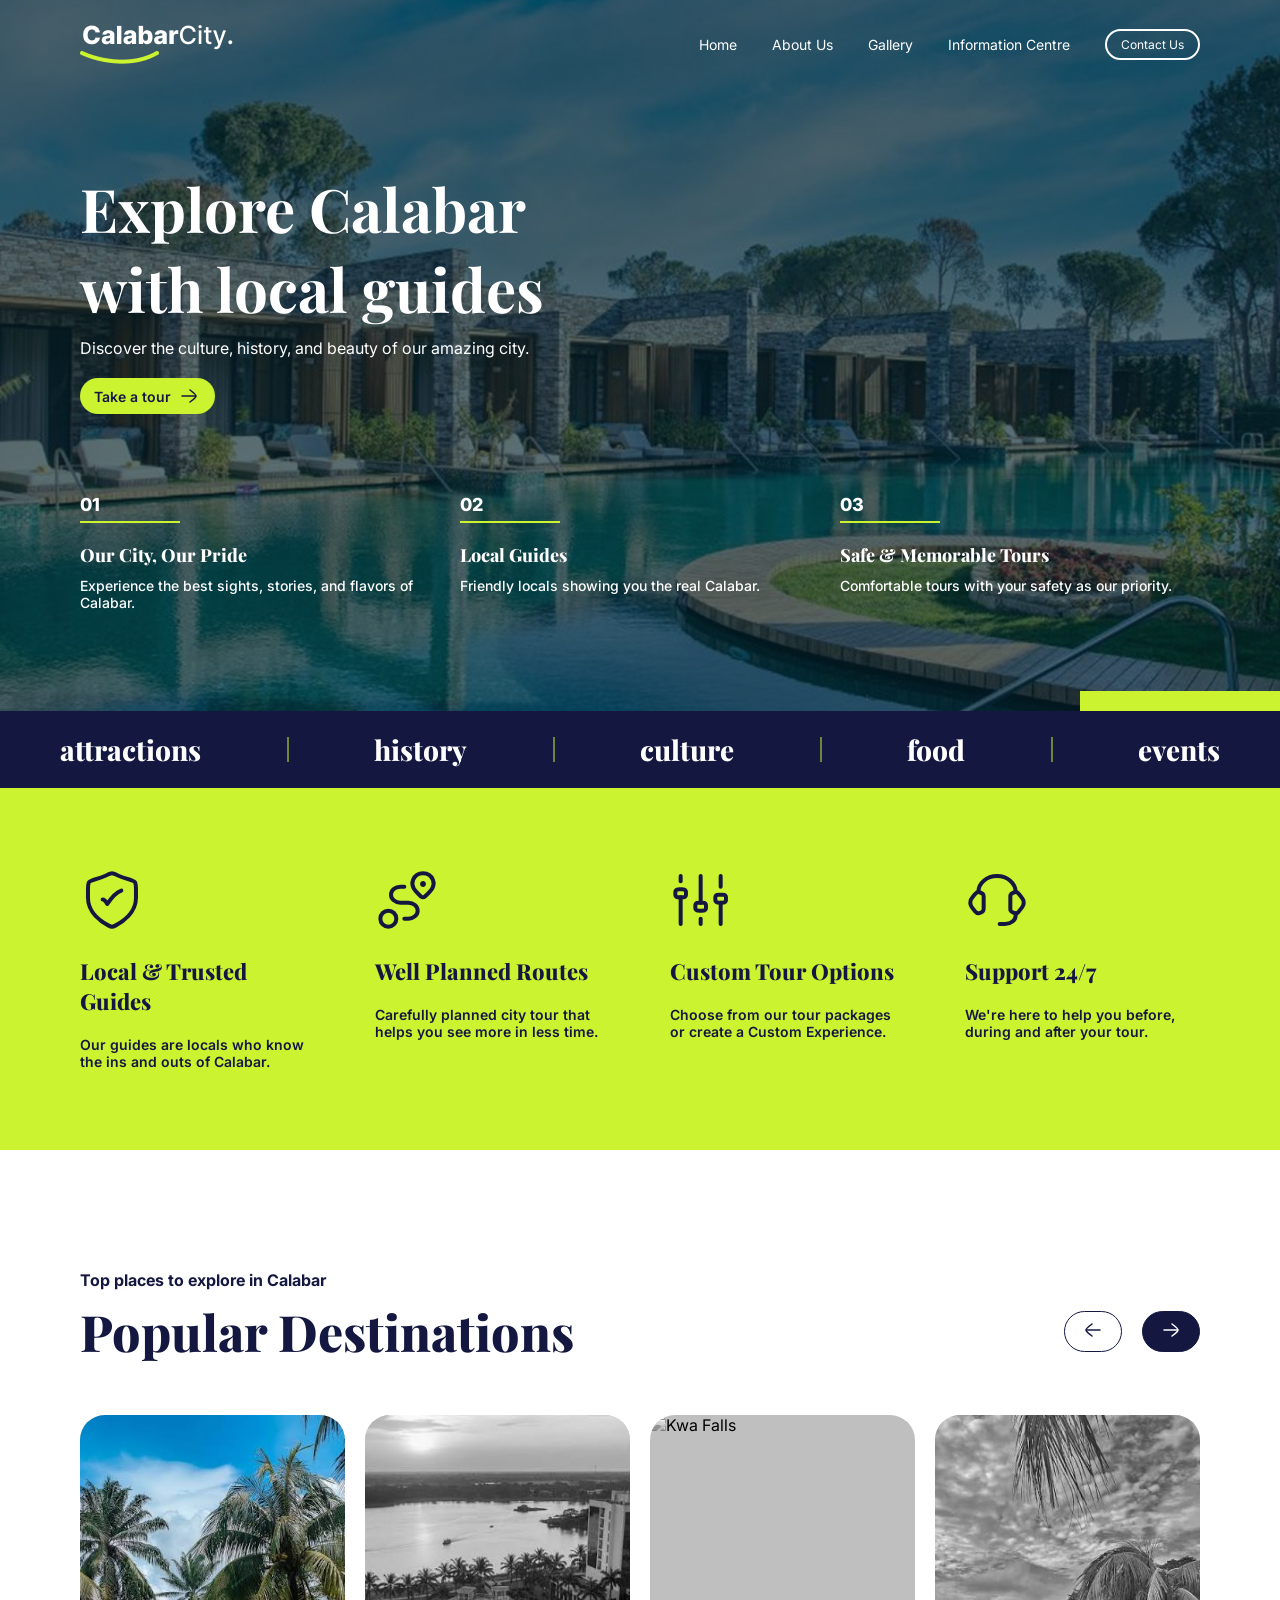
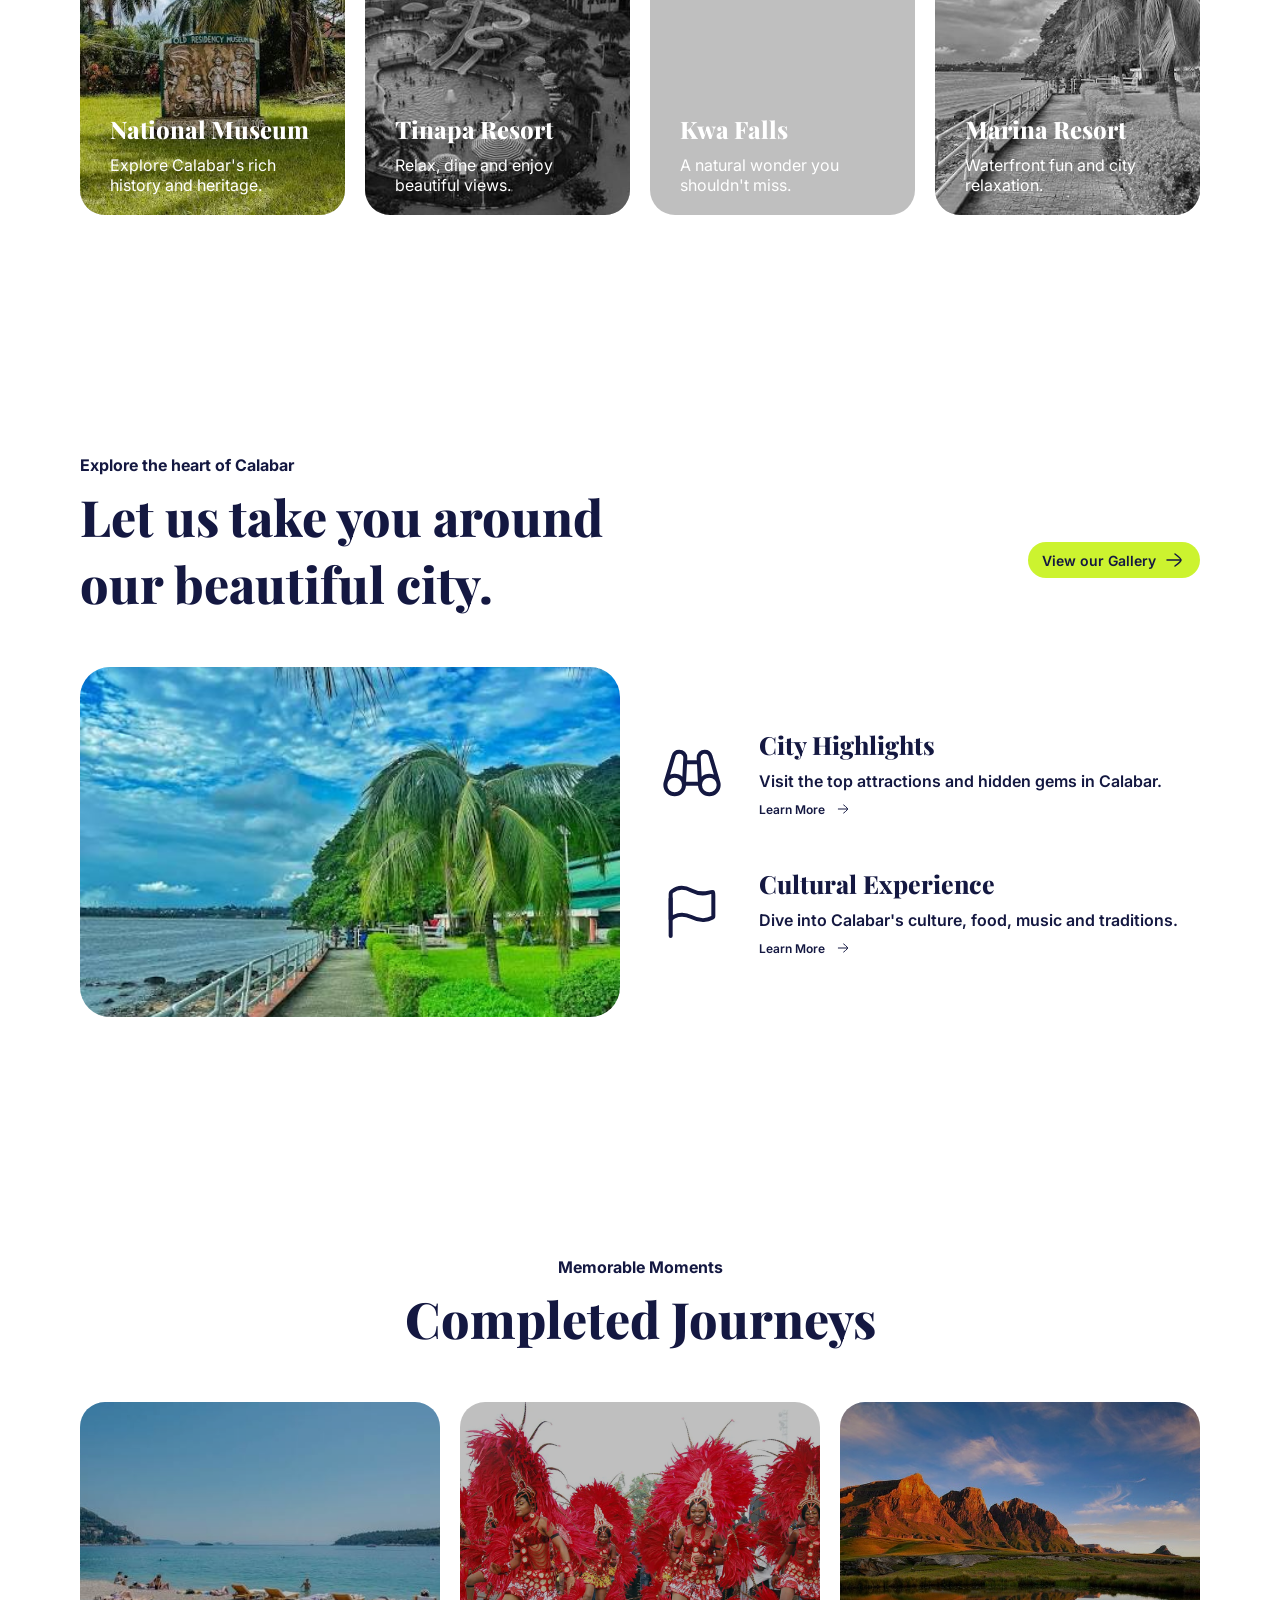
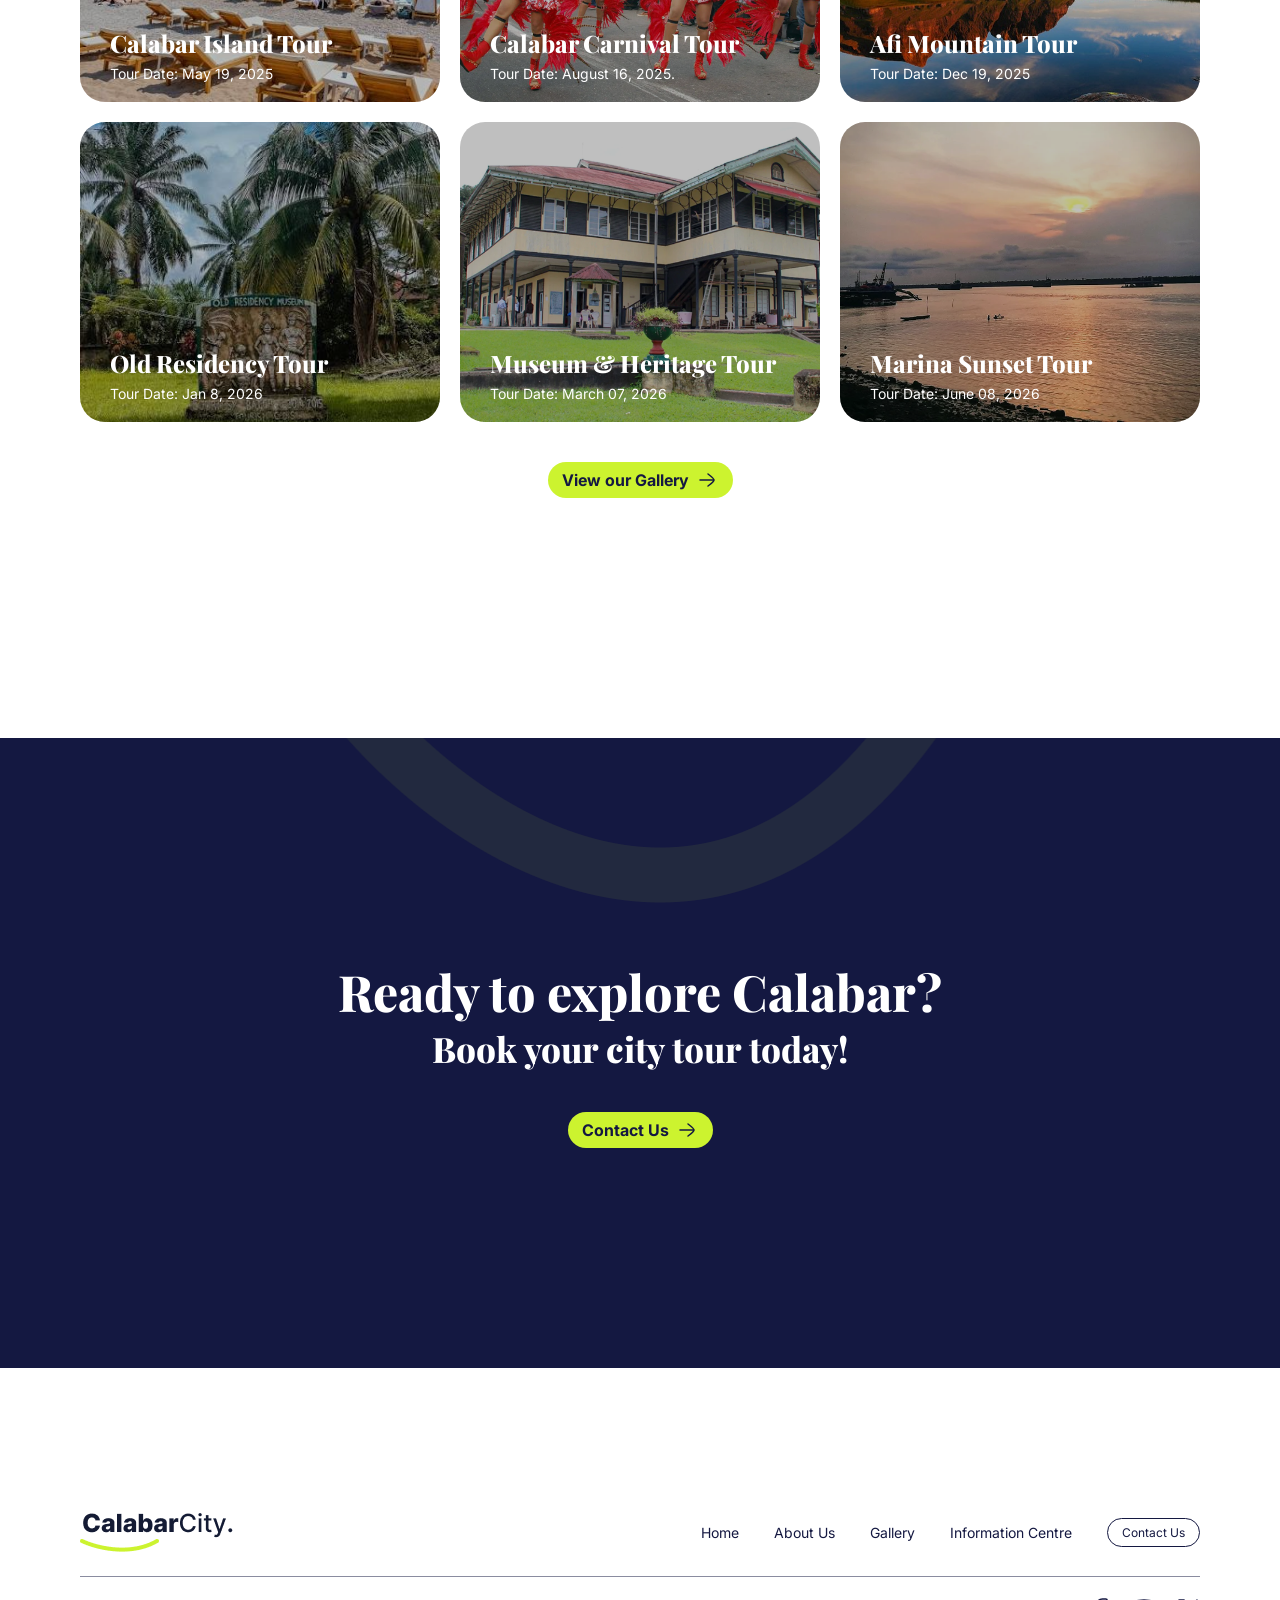
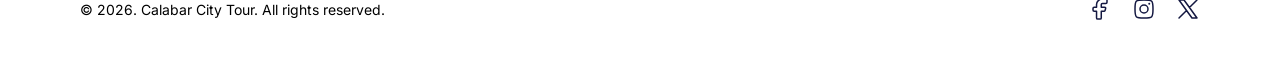
==== index.html @ ce931f19 "inutial commit" ====
<!DOCTYPE html>
<html lang="en">
<head>
    <meta charset="UTF-8">
    <meta name="viewport" content="width=device-width, initial-scale=1.0">
    <link rel="stylesheet" href="style.css">
    <title>Calabar City</title>
    <link rel="stylesheet" href="https://use.hugeicons.com/font/icons.css" />
</head>
<body class="home">
    <!-- Hero Section -->
   <section class="hero-section">
        <header>
            <a href="index.html">
                <img src="./assets/logo.png" alt="Calabar City Tour Logo">
            </a>

           <div class="">
                <nav>
                    <ul>
                        <li>
                            <a href="index.html">Home</a>
                        </li>
                        <li>
                            <a href="about-us.html">About Us</a>
                        </li>
                        <li>
                            <a href="gallery.html">Gallery</a>
                        </li>
                        <li>
                            <a href="information-centre.html">Information Centre</a>
                        </li>
                    </ul>
                </nav>

                <a class="contact-us-link" href="contact-us.html">Contact Us</a>
           </div>
        </header>

        <div class="hero-content">
            <h1>Explore Calabar with local guides</h1>
            <p>Discover the culture, history, and beauty of our amazing city.</p>
            <a href="./contact-us.html">
                <p>Take a tour</p>
                <svg xmlns="http://www.w3.org/2000/svg" viewBox="0 0 24 24" width="24" height="24" color="currentColor" fill="none" stroke="currentColor" stroke-width="1.5" stroke-linecap="round" stroke-linejoin="round">
                    <path d="M18.5 12L4.99997 12"></path>
                    <path d="M13 18C13 18 19 13.5811 19 12C19 10.4188 13 6 13 6"></path>
                </svg>
            </a>
        </div>

        <div class="hero-steps">
            <div class="step">
                <div class="">
                    <p>01</p>
                    <div class=""></div>
                </div>
                <h4>Our City, Our Pride</h4>
                <p>Experience the best sights, stories, and flavors of Calabar.</p>
            </div>
            <div class="step">
                <div class="">
                    <p>02</p>
                    <div class=""></div>
                </div>
                <h4>Local Guides</h4>
                <p>Friendly locals showing you the real Calabar.</p>
            </div>
            <div class="step">
                <div class="">
                    <p>03</p>
                    <div class=""></div>
                </div>
                <h4>Safe & Memorable Tours</h4>
                <p>Comfortable tours with your safety as our priority.</p>
            </div>
        </div>

        <div class="features-con">
            <div class="features-stripe"></div>
            <div class="features">
                <h3>attractions</h3>
                <div class="stripe"></div>
                <h3>history</h3>
                <div class="stripe"></div>
                <h3>culture</h3>
                <div class="stripe"></div>
                <h3>food</h3>
                <div class="stripe"></div>
                <h3>events</h3>
            </div>
        </div>
   </section>

   <!-- Features Section -->

   <section class="features-section">
    <div class="feature">
        <svg xmlns="http://www.w3.org/2000/svg" viewBox="0 0 24 24" width="64" height="64" color="currentColor" fill="none" stroke="currentColor" stroke-width="1.5" stroke-linecap="round">
            <path d="M20.9922 11.1833V8.28029C20.9922 6.64029 20.9922 5.82028 20.5881 5.28529C20.184 4.75029 19.2703 4.49056 17.4429 3.9711C16.1944 3.6162 15.0938 3.18863 14.2145 2.79829C13.0156 2.2661 12.4161 2 11.9922 2C11.5682 2 10.9688 2.2661 9.7699 2.79829C8.89057 3.18863 7.79002 3.61619 6.54152 3.9711C4.71411 4.49056 3.80041 4.75029 3.3963 5.28529C2.99219 5.82028 2.99219 6.64029 2.99219 8.28029V11.1833C2.99219 16.8085 8.05496 20.1835 10.5861 21.5194C11.1932 21.8398 11.4968 22 11.9922 22C12.4876 22 12.7911 21.8398 13.3982 21.5194C15.9294 20.1835 20.9922 16.8085 20.9922 11.1833Z"></path>
            <path d="M8.49219 11.8333C8.49219 11.8333 9.36719 11.8333 10.2422 13.5C10.2422 13.5 13.0216 9.33333 15.4922 8.5" stroke-linejoin="round"></path>
        </svg>
        <h5>Local & Trusted Guides</h5>
        <p>Our guides are locals who know the ins and outs of Calabar.</p>
    </div>
    <div class="feature">
        <svg xmlns="http://www.w3.org/2000/svg" viewBox="0 0 24 24" width="64" height="64" color="currentColor" fill="none" stroke="currentColor" stroke-width="1.5">
            <path d="M18.7185 10.7151C18.5258 10.8979 18.2682 11 18.0001 11C17.732 11 17.4744 10.8979 17.2817 10.7151C15.5167 9.03169 13.1515 7.15111 14.305 4.42085C14.9286 2.94462 16.4257 2 18.0001 2C19.5745 2 21.0715 2.94462 21.6952 4.42085C22.8472 7.14767 20.4878 9.03749 18.7185 10.7151Z"></path>
            <path d="M18.1348 6H18.0098M18.2598 6C18.2598 6.13807 18.1478 6.25 18.0098 6.25C17.8717 6.25 17.7598 6.13807 17.7598 6C17.7598 5.86193 17.8717 5.75 18.0098 5.75C18.1478 5.75 18.2598 5.86193 18.2598 6Z" stroke-linecap="round" stroke-linejoin="round"></path>
            <circle cx="5" cy="19" r="3" stroke-linecap="round" stroke-linejoin="round"></circle>
            <path d="M11 7H9.5C7.567 7 6 8.34315 6 10C6 11.6569 7.567 13 9.5 13H12.5C14.433 13 16 14.3431 16 16C16 17.6569 14.433 19 12.5 19H11" stroke-linecap="round" stroke-linejoin="round"></path>
            <path d="M18.1348 6H18.0098M18.2598 6C18.2598 6.13807 18.1478 6.25 18.0098 6.25C17.8717 6.25 17.7598 6.13807 17.7598 6C17.7598 5.86193 17.8717 5.75 18.0098 5.75C18.1478 5.75 18.2598 5.86193 18.2598 6Z" stroke-linecap="round" stroke-linejoin="round"></path>
        </svg>
        <h5>Well Planned Routes</h5>
        <p>Carefully planned city tour that helps you see more in less time.</p>
    </div>
    <div class="feature">
        <svg xmlns="http://www.w3.org/2000/svg" viewBox="0 0 24 24" width="64" height="64" color="currentColor" fill="none" stroke="currentColor" stroke-width="1.5" stroke-linecap="round" stroke-linejoin="round">
            <path d="M4 11L4 21"></path>
            <path d="M19 13L19 21"></path>
            <path d="M19 3L19 7"></path>
            <path d="M11.5 3L11.5 13"></path>
            <path d="M4 3L4 5"></path>
            <path d="M11.5 19L11.5 21"></path>
            <path d="M2 9.5C2 9.03406 2 8.80109 2.07612 8.61732C2.17761 8.37229 2.37229 8.17761 2.61732 8.07612C2.80109 8 3.03406 8 3.5 8H4.5C4.96594 8 5.19891 8 5.38268 8.07612C5.62771 8.17761 5.82239 8.37229 5.92388 8.61732C6 8.80109 6 9.03406 6 9.5C6 9.96594 6 10.1989 5.92388 10.3827C5.82239 10.6277 5.62771 10.8224 5.38268 10.9239C5.19891 11 4.96594 11 4.5 11H3.5C3.03406 11 2.80109 11 2.61732 10.9239C2.37229 10.8224 2.17761 10.6277 2.07612 10.3827C2 10.1989 2 9.96594 2 9.5Z"></path>
            <path d="M17 11.5C17 11.0341 17 10.8011 17.0761 10.6173C17.1776 10.3723 17.3723 10.1776 17.6173 10.0761C17.8011 10 18.0341 10 18.5 10H19.5C19.9659 10 20.1989 10 20.3827 10.0761C20.6277 10.1776 20.8224 10.3723 20.9239 10.6173C21 10.8011 21 11.0341 21 11.5C21 11.9659 21 12.1989 20.9239 12.3827C20.8224 12.6277 20.6277 12.8224 20.3827 12.9239C20.1989 13 19.9659 13 19.5 13H18.5C18.0341 13 17.8011 13 17.6173 12.9239C17.3723 12.8224 17.1776 12.6277 17.0761 12.3827C17 12.1989 17 11.9659 17 11.5Z"></path>
            <path d="M9.5 14.5C9.5 14.0341 9.5 13.8011 9.57612 13.6173C9.67761 13.3723 9.87229 13.1776 10.1173 13.0761C10.3011 13 10.5341 13 11 13H12C12.4659 13 12.6989 13 12.8827 13.0761C13.1277 13.1776 13.3224 13.3723 13.4239 13.6173C13.5 13.8011 13.5 14.0341 13.5 14.5C13.5 14.9659 13.5 15.1989 13.4239 15.3827C13.3224 15.6277 13.1277 15.8224 12.8827 15.9239C12.6989 16 12.4659 16 12 16H11C10.5341 16 10.3011 16 10.1173 15.9239C9.87229 15.8224 9.67761 15.6277 9.57612 15.3827C9.5 15.1989 9.5 14.9659 9.5 14.5Z"></path>
        </svg>
        <h5>Custom Tour Options</h5>
        <p>Choose from our tour packages or create a Custom Experience.</p>
    </div>
    <div class="feature">
        <svg xmlns="http://www.w3.org/2000/svg" viewBox="0 0 24 24" width="64" height="64" color="currentColor" fill="none" stroke="currentColor" stroke-width="1.5">
            <path d="M17 10.8045C17 10.4588 17 10.286 17.052 10.132C17.2032 9.68444 17.6018 9.51076 18.0011 9.32888C18.45 9.12442 18.6744 9.02219 18.8968 9.0042C19.1493 8.98378 19.4022 9.03818 19.618 9.15929C19.9041 9.31984 20.1036 9.62493 20.3079 9.87302C21.2513 11.0188 21.7229 11.5918 21.8955 12.2236C22.0348 12.7334 22.0348 13.2666 21.8955 13.7764C21.6438 14.6979 20.8485 15.4704 20.2598 16.1854C19.9587 16.5511 19.8081 16.734 19.618 16.8407C19.4022 16.9618 19.1493 17.0162 18.8968 16.9958C18.6744 16.9778 18.45 16.8756 18.0011 16.6711C17.6018 16.4892 17.2032 16.3156 17.052 15.868C17 15.714 17 15.5412 17 15.1955V10.8045Z"></path>
            <path d="M7 10.8046C7 10.3694 6.98778 9.97821 6.63591 9.6722C6.50793 9.5609 6.33825 9.48361 5.99891 9.32905C5.55001 9.12458 5.32556 9.02235 5.10316 9.00436C4.43591 8.9504 4.07692 9.40581 3.69213 9.87318C2.74875 11.019 2.27706 11.5919 2.10446 12.2237C1.96518 12.7336 1.96518 13.2668 2.10446 13.7766C2.3562 14.6981 3.15152 15.4705 3.74021 16.1856C4.11129 16.6363 4.46577 17.0475 5.10316 16.996C5.32556 16.978 5.55001 16.8757 5.99891 16.6713C6.33825 16.5167 6.50793 16.4394 6.63591 16.3281C6.98778 16.0221 7 15.631 7 15.1957V10.8046Z"></path>
            <path d="M5 9C5 5.68629 8.13401 3 12 3C15.866 3 19 5.68629 19 9" stroke-linecap="square" stroke-linejoin="round"></path>
            <path d="M19 17V17.8C19 19.5673 17.2091 21 15 21H13" stroke-linecap="round" stroke-linejoin="round"></path>
        </svg>
        <h5>Support 24/7</h5>
        <p>We're here to help you before, during and after your tour.</p>
    </div>
   </section>

   <!-- Popular Destination Section -->

   <section class="popular-destinations">
    <p>Top places to explore in Calabar</p>
    <div class="title-con">
        <h3>Popular Destinations</h3>
        <div class="control">
            <button>
                 <svg xmlns="http://www.w3.org/2000/svg" viewBox="0 0 24 24" width="24" height="24" color="currentColor" fill="none" stroke="currentColor" stroke-width="1.5" stroke-linecap="round" stroke-linejoin="round">
                    <path d="M5.5 12.002H19"></path>
                    <path d="M10.9999 18.002C10.9999 18.002 4.99998 13.583 4.99997 12.0019C4.99996 10.4208 11 6.00195 11 6.00195"></path>
                </svg>
            </button>
            <button>
                <svg xmlns="http://www.w3.org/2000/svg" viewBox="0 0 24 24" width="24" height="24" color="currentColor" fill="none" stroke="currentColor" stroke-width="1.5" stroke-linecap="round" stroke-linejoin="round">
                    <path d="M18.5 12L4.99997 12"></path>
                    <path d="M13 18C13 18 19 13.5811 19 12C19 10.4188 13 6 13 6"></path>
                </svg>
            </button>
        </div>
    </div>
    <div class="image-grid">
        <div class="cell">
            <div class="overlay">
            </div>
            <img src="./assets/national-museum.jpg" alt="National Museum" class="">

            <div class="content">
                <h4>National Museum</h4>
                <p>Explore Calabar's rich history and heritage.</p>
            </div>
        </div>
        <div class="cell">
            <div class="overlay"></div>
            <img src="./assets/tinapa-resort.jpg" alt="Tinapa Resort" class="">

            <div class="content">
                <h4>Tinapa Resort</h4>
                <p>Relax, dine and enjoy beautiful views.</p>
            </div>
        </div>
        <div class="cell">
            <div class="overlay"></div>
            <img src="./assets/kwa-falls.jpg" alt="Kwa Falls" class="">

            <div class="content">
                <h4>Kwa Falls</h4>
                <p>A natural wonder you shouldn't miss.</p>
            </div>
        </div>
        <div class="cell">
            <div class="overlay"></div>
            <img src="./assets/marina-resort.jpg" alt="Marina Resort" class="">

            <div class="content">
                <h4>Marina Resort</h4>
                <p>Waterfront fun and city relaxation.</p>
            </div>
        </div>
    </div>
   </section>



   <!-- Take you around  Section -->

   <section class="city-highlights">
    <p>Explore the heart of Calabar</p>
    <div class="title-con">
        <h3>Let us take you around our beautiful city.</h3>
        <a href="./gallery.html">
            <p>View our Gallery</p>
            <svg xmlns="http://www.w3.org/2000/svg" viewBox="0 0 24 24" width="24" height="24" color="currentColor" fill="none" stroke="currentColor" stroke-width="1.5" stroke-linecap="round" stroke-linejoin="round">
                <path d="M18.5 12L4.99997 12"></path>
                <path d="M13 18C13 18 19 13.5811 19 12C19 10.4188 13 6 13 6"></path>
            </svg>
        </a>
    </div>
    <div class="highlight-grid">
        <div>
            <img src="./assets/marina-resort.jpg" alt="Calabar city">
        </div>
        <div class="">
            <div>
                <svg xmlns="http://www.w3.org/2000/svg" viewBox="0 0 24 24" width="64" height="64" color="currentColor" fill="none" stroke="currentColor" stroke-width="1.5" stroke-linecap="round" stroke-linejoin="round">
                    <path d="M21.8551 15.5L18.9298 5.60666C18.6485 4.65457 17.7646 4 16.7601 4C15.475 4 14.4485 5.05662 14.502 6.32437L15 16M22 16.5C22 18.433 20.433 20 18.5 20C16.567 20 15 18.433 15 16.5C15 14.567 16.567 13 18.5 13C20.433 13 22 14.567 22 16.5Z"></path>
                    <path d="M10 8H14M9 16H15"></path>
                    <path d="M2.14494 15.5L5.07067 5.60666C5.35192 4.65457 6.23586 4 7.24034 4C8.52545 4 9.55194 5.05662 9.49844 6.32437L9.00044 16M9 16.5C9 18.433 7.433 20 5.5 20C3.567 20 2 18.433 2 16.5C2 14.567 3.567 13 5.5 13C7.433 13 9 14.567 9 16.5Z"></path>
                </svg>
                <div class="">
                    <h4>City Highlights</h4>
                    <p>Visit the top attractions and hidden gems in Calabar.</p>
                        <a href="/gallery.html">
                            <p>Learn More</p>
                            <svg xmlns="http://www.w3.org/2000/svg" viewBox="0 0 24 24" width="16" height="16" color="currentColor" fill="none" stroke="currentColor" stroke-width="1.5" stroke-linecap="round" stroke-linejoin="round">
                                <path d="M18.5 12L4.99997 12"></path>
                                <path d="M13 18C13 18 19 13.5811 19 12C19 10.4188 13 6 13 6"></path>
                            </svg>
                        </a>
                </div>
            </div>
            <div>
               <svg xmlns="http://www.w3.org/2000/svg" viewBox="0 0 24 24" width="64" height="64" color="currentColor" fill="none" stroke="currentColor" stroke-width="1.5" stroke-linecap="round" stroke-linejoin="round">
                    <path d="M4 7L4 21"></path>
                    <path d="M11.7576 3.90865C8.45236 2.22497 5.85125 3.21144 4.55426 4.2192C4.32048 4.40085 4.20358 4.49167 4.10179 4.69967C4 4.90767 4 5.10138 4 5.4888V14.7319C4.9697 13.6342 7.87879 11.9328 11.7576 13.9086C15.224 15.6744 18.1741 14.9424 19.5697 14.1795C19.7633 14.0737 19.8601 14.0207 19.9301 13.9028C20 13.7849 20 13.6569 20 13.4009V5.87389C20 5.04538 20 4.63113 19.8027 4.48106C19.6053 4.33099 19.1436 4.459 18.2202 4.71504C16.64 5.15319 14.3423 5.22532 11.7576 3.90865Z"></path>
                </svg>
                <div class="">
                    <h4>Cultural Experience</h4>
                    <p>Dive into Calabar's culture, food, music and traditions.</p>
                        <a href="/gallery.html">
                            <p>Learn More</p>
                            <svg xmlns="http://www.w3.org/2000/svg" viewBox="0 0 24 24" width="16" height="16" color="currentColor" fill="none" stroke="currentColor" stroke-width="1.5" stroke-linecap="round" stroke-linejoin="round">
                                <path d="M18.5 12L4.99997 12"></path>
                                <path d="M13 18C13 18 19 13.5811 19 12C19 10.4188 13 6 13 6"></path>
                            </svg>
                        </a>
                </div>
            </div>
        </div>
    </div>
   </section>

   <!-- Completed Journeys Section -->

   <section class="completed-journeys">
    <div class="title-con">
        <p>Memorable Moments</p>
        <h3>Completed Journeys</h3>
    </div>
     <div class="image-grid">
        <div class="cell">
            <div class="overlay">
            </div>
            <img src="./assets/calabar-island.jpg" alt="National Museum" class="">

            <div class="content">
                <h4>Calabar Island Tour</h4>
                <p>Tour Date: May 19, 2025</p>
            </div>
        </div>
        <div class="cell">
            <div class="overlay"></div>
            <img src="./assets/calabar-carnival.webp" alt="" class="">

            <div class="content">
                <h4>Calabar Carnival Tour</h4>
                <p>Tour Date: August 16, 2025.</p>
            </div>
        </div>
        <div class="cell">
            <div class="overlay"></div>
            <img src="./assets/afi-mountain.jpg" alt="" class="">

            <div class="content">
                <h4>Afi Mountain Tour</h4>
                <p>Tour Date: Dec 19, 2025</p>
            </div>
        </div>
        <div class="cell">
            <div class="overlay"></div>
            <img src="./assets/national-museum.jpg" alt="" class="">

            <div class="content">
                <h4>Old Residency Tour</h4>
                <p>Tour Date: Jan 8, 2026</p>
            </div>
        </div>
        <div class="cell">
            <div class="overlay"></div>
            <img src="./assets/calabar-museum.webp" alt="" class="">

            <div class="content">
                <h4>Museum & Heritage Tour</h4>
                <p>Tour Date: March 07, 2026</p>
            </div>
        </div>
        <div class="cell">
            <div class="overlay"></div>
            <img src="./assets/marina-sunset.webp" alt="" class="">

            <div class="content">
                <h4>Marina Sunset Tour</h4>
                <p>Tour Date: June 08, 2026</p>
            </div>
        </div>
    </div>

    <div class="link-container">
        <a href="./gallery.html">
            <p>View our Gallery</p>
            <svg xmlns="http://www.w3.org/2000/svg" viewBox="0 0 24 24" width="24" height="24" color="currentColor" fill="none" stroke="currentColor" stroke-width="1.5" stroke-linecap="round" stroke-linejoin="round">
                <path d="M18.5 12L4.99997 12"></path>
                <path d="M13 18C13 18 19 13.5811 19 12C19 10.4188 13 6 13 6"></path>
            </svg>
        </a>
    </div>
   </section>

   <!-- Ready to explore Section -->

   <section class="ready-to-explore">
    <img src="./assets/ready-to-explore-vector.png" alt="Vector" aria-hidden="true">
    <h2>Ready to explore Calabar?</h2>
    <h3>Book your city tour today!</h3>
    <a href="./contact-us.html">
        <p>Contact Us</p>
        <svg xmlns="http://www.w3.org/2000/svg" viewBox="0 0 24 24" width="24" height="24" color="currentColor" fill="none" stroke="currentColor" stroke-width="1.5" stroke-linecap="round" stroke-linejoin="round">
            <path d="M18.5 12L4.99997 12"></path>
            <path d="M13 18C13 18 19 13.5811 19 12C19 10.4188 13 6 13 6"></path>
        </svg>
    </a>
   </section>

   <!-- Footer section -->

   <footer>
        <div class="nav-container">
            <a href="index.html">
                <img src="./assets/logo-dark.png" alt="Calabar City Tour Logo">
            </a>

            <div class="">
                <nav>
                    <ul>
                        <li>
                            <a href="index.html">Home</a>
                        </li>
                        <li>
                            <a href="about-us.html">About Us</a>
                        </li>
                        <li>
                            <a href="gallery.html">Gallery</a>
                        </li>
                        <li>
                            <a href="information-centre.html">Information Centre</a>
                        </li>
                    </ul>
                </nav>

                <a class="contact-us-link" href="contact-us.html">Contact Us</a>
            </div>
        </div>
        <div class="socials-copyright">
            <p>&copy; 2026. Calabar City Tour. All rights reserved.</p>
            <div class="socials">
                <svg xmlns="http://www.w3.org/2000/svg" viewBox="0 0 24 24" width="24" height="24" color="currentColor" fill="none" stroke="currentColor" stroke-width="1.5" stroke-linejoin="round">
                    <path fill-rule="evenodd" clip-rule="evenodd" d="M6.18182 10.3333C5.20406 10.3333 5 10.5252 5 11.4444V13.1111C5 14.0304 5.20406 14.2222 6.18182 14.2222H8.54545V20.8889C8.54545 21.8081 8.74951 22 9.72727 22H12.0909C13.0687 22 13.2727 21.8081 13.2727 20.8889V14.2222H15.9267C16.6683 14.2222 16.8594 14.0867 17.0631 13.4164L17.5696 11.7497C17.9185 10.6014 17.7035 10.3333 16.4332 10.3333H13.2727V7.55556C13.2727 6.94191 13.8018 6.44444 14.4545 6.44444H17.8182C18.7959 6.44444 19 6.25259 19 5.33333V3.11111C19 2.19185 18.7959 2 17.8182 2H14.4545C11.191 2 8.54545 4.48731 8.54545 7.55556V10.3333H6.18182Z"></path>
                </svg>
                <svg xmlns="http://www.w3.org/2000/svg" viewBox="0 0 24 24" width="24" height="24" color="currentColor" fill="none" stroke="currentColor" stroke-width="1.5" stroke-linecap="round" stroke-linejoin="round">
                    <path d="M3 12C3 7.75736 3 5.63604 4.31802 4.31802C5.63604 3 7.75736 3 12 3C16.2426 3 18.364 3 19.682 4.31802C21 5.63604 21 7.75736 21 12C21 16.2426 21 18.364 19.682 19.682C18.364 21 16.2426 21 12 21C7.75736 21 5.63604 21 4.31802 19.682C3 18.364 3 16.2426 3 12Z"></path>
                    <path d="M16 12C16 14.2091 14.2091 16 12 16C9.79086 16 8 14.2091 8 12C8 9.79086 9.79086 8 12 8C14.2091 8 16 9.79086 16 12Z"></path>
                    <path d="M17.3748 6.75024H17.2498M17.4998 6.75024C17.4998 6.88832 17.3878 7.00024 17.2498 7.00024C17.1117 7.00024 16.9998 6.88832 16.9998 6.75024C16.9998 6.61217 17.1117 6.50024 17.2498 6.50024C17.3878 6.50024 17.4998 6.61217 17.4998 6.75024Z"></path>
                </svg>
                <svg xmlns="http://www.w3.org/2000/svg" viewBox="0 0 24 24" width="24" height="24" color="currentColor" fill="none" stroke="currentColor" stroke-width="1.5" stroke-linecap="round" stroke-linejoin="round">
                    <path d="M3 21L10.5484 13.4516M21 3L13.4516 10.5484M13.4516 10.5484L8 3H3L10.5484 13.4516M13.4516 10.5484L21 21H16L10.5484 13.4516"></path>
                </svg>
            </div>
        </div>
   </footer>
</body>
</html>
---- style.css ----
@import url('https://fonts.googleapis.com/css2?family=Inter:ital,opsz,wght@0,14..32,100..900;1,14..32,100..900&family=Playfair+Display:ital,wght@0,400..900;1,400..900&display=swap');
*{
    box-sizing: border-box;
    margin: 0;
    padding: 0;
}

/* Animation */

@keyframes slide-fade-in {
    0%{
        opacity: 0.5;
        transform: translateY(30px);
    }
    100%{
        opacity: 1;
        transform: translateY(0px);
    }
}

body{
    width: 100vw;
    font-family: "Inter", sans-serif;
    overflow-x: hidden;
}

.hero-section{
    width: 100%;
    background-color: black;
    background-image: url('./assets/hero-image.png');
    background-position: center;
    background-repeat: no-repeat;
    background-size: auto;
    position: relative;
}

.hero-section > header {
    width: 100%;
    display: flex;
    align-items: center;
    justify-content: space-between;
    padding: 20px 80px;

}
.hero-section > header > div{
    display: flex;
    align-items: center;
    gap: 35px;
}

.hero-section > header > div >  nav > ul{
    display: flex;
    align-items: center;
    gap: 35px;
    list-style: none;
}

.hero-section > header > div > nav > ul > li > a{
    font-size: 14px;
    text-decoration: none;
    color: white;
    transition: all 200ms ease-in-out;
}
.hero-section > header >  div > nav > ul > li > a:hover{
    text-decoration: underline;
    color: #CCF32F;
}

.hero-section > header > div > .contact-us-link{
    font-size: 12px;
    text-decoration: none;
    color: white;
    padding: 6px 14px;
    border: 2px solid white;
    border-radius: 30px;
    transition: all 200ms ease-in-out;
}

.hero-section > header > div> .contact-us-link:hover{
    background-color: #CCF32F;
    color: #141841;
    border: 2px solid #CCF32F;
}

.hero-section > .hero-content {
    margin-top: 80px;
    padding: 0px 80px;

}
    
.hero-section > .hero-content > h1 {
    font-family: "Playfair Display", serif;
    font-weight: 700;
    font-size: 60px;
    color: white;
    max-width: 500px;
    animation-name: slide-fade-in;
    animation-duration: 1s;
    transition: all 300ms ease-in-out;
}
.hero-section > .hero-content > p {
    font-family: "Inter", sans-serif;
    font-weight: normal;
    font-size: 16px;
    color: white;
    max-width: 500px;
    margin-top: 10px;
    animation-name: slide-fade-in;
    animation-duration: 1s;
    transition: all 300ms ease-in-out;
}
.hero-section > .hero-content > .bread-crumbs {
    display: flex;
    align-items: center;
    gap: 20px;
    text-decoration: none;
    color: white;
    font-size: 16px;
    font-weight: 600;
    margin-top: 60px;
}
.hero-section > .hero-content > .bread-crumbs > a {
    text-decoration: none;
    color: white;
}
.hero-section > .hero-content > .bread-crumbs > .active {
    color: #CCF32F;
}

.hero-section > .hero-content > a {
    display: flex;
    align-items: center;
    gap: 6px;
    background-color: #CCF32F;
    padding: 6px 14px;
    text-decoration: none;
    max-width: fit-content;
    color: #141841;
    border-radius: 30px;
    margin-top: 20px;
    animation-name: slide-fade-in;
    animation-duration: 1s;
    transition: all 300ms ease-in-out;

}
.hero-section > .hero-content > a > p {
    font-family: "Inter", sans-serif;
    font-weight: 600;
    font-size: 14px;
    color: #141841;
}
.hero-section > .hero-steps {
    width: 100%;
    display: grid;
    grid-template-columns: repeat(3, 1fr);
    gap: 20px;
    margin-top: 80px;
    padding: 0px 80px;

}
.hero-section > .hero-steps > .step > div > p {
    font-family: "Inter", sans-serif;
    font-weight: 800;
    font-size: 18px;
    color: white;
} 
.hero-section > .hero-steps > .step > div > div {
   width: 100px;
   height: 2px;
   background-color: #CCF32F;
   margin-top: 6px;
}
.hero-section > .hero-steps > .step > h4 {
    font-family: "Playfair Display", serif;
    font-weight: 800;
    font-size: 18px;
    color: white;
    margin-top: 20px;
    animation-name: slide-fade-in;
    animation-duration: 1s;
    transition: all 300ms ease-in-out;
}
.hero-section > .hero-steps > .step > p {
    font-family: "Inter", sans-serif;
    font-weight: 500;
    font-size: 14px;
    color: white;
    margin-top: 10px;
    animation-name: slide-fade-in;
    animation-duration: 1s;
    transition: all 300ms ease-in-out;
}

.hero-section > .features-con {
    width: 100%;
    margin-top: 80px;
    display: flex;
    flex-direction: column;
    align-items: end;
}
.hero-section > .features-con > .features-stripe {
    width: 200px;
    height: 20px;
    background-color: #CCF32F;
    align-self: end;
}
.hero-section > .features-con > .features {
    width: 100%;
    padding: 20px 60px;
    background-color: #141841;
    display: flex;
    align-items: center;
    justify-content: space-between;
    z-index: 100;
}
.hero-section > .features-con > .features > .stripe {
    width: 2px;
    height: 25px;
    background-color: #CCF32F;
    opacity: 0.5;
}

.hero-section > .features-con > .features > h3 {
    color: white;
    font-family: "Playfair Display", serif;
    font-weight: 800;
    font-size: 28px;
}

/* Features section styling */

.home > .features-section {
    width: 100%;
    padding: 80px;
    background-color: #CCF32F;
    display: grid;
    grid-template-columns: repeat(4, 1fr);
    gap: 60px;
}

.home > .features-section > .feature > svg{
    color: #141841;
}
.home > .features-section > .feature > h5{
    color: #141841;
    font-family: "Playfair Display", serif;
    font-weight: 800;
    font-size: 22px;
    margin-top: 20px;
}
.home > .features-section > .feature > p{
    color: #141841;
    font-weight: 600;
    font-size: 14px;
    margin-top: 20px;
}

/* Popular Destination Section Styling */

.home > .popular-destinations{
    width: 100%;
    background-color: white;
    padding: 120px 80px;
}
.home > .popular-destinations > p{
    color: #141841;
    font-weight: 700;
}

.home > .popular-destinations > .title-con{
   width: 100%;
   display: flex;
   justify-content: space-between;
   align-items: center;
   margin: 8px 0px;
}

.home > .popular-destinations > .title-con > h3{
    font-family: "Playfair Display", serif;
    font-weight: 800;
    font-size: 50px;
    color: #141841;
}
.home > .popular-destinations > .title-con > .control {
    display: flex;
    align-items: center;
    gap: 20px;
}
.home > .popular-destinations > .title-con > .control > button{
   padding: 6px 16px;
   border: 1px solid #141841;
   border-radius: 30px;
   background-color: white;
   outline: none;
   cursor: pointer;
}
.home > .popular-destinations > .title-con > .control > button >svg{
   color: #141841;
}
.home > .popular-destinations > .title-con > .control > button:last-child{
   background-color: #141841;
}
.home > .popular-destinations > .title-con > .control > button:last-child > svg{
   color: white;
}
.home > .popular-destinations > .image-grid {
    margin-top: 50px;
    display: grid;
    grid-template-columns: repeat(4, 1fr);
    gap: 20px;
}
.home > .popular-destinations > .image-grid > .cell {
    height: 400px;
    border-radius: 25px;
    overflow: hidden;
    position: relative;
    cursor: pointer;
}
.home > .popular-destinations > .image-grid > .cell > .overlay {
    width: 100%;
    height: 100%;
    position: absolute;
    z-index: 0;
    background-color: black;
    opacity: 0.25;
}
.home > .popular-destinations > .image-grid > .cell > img {
    width: 100%;
    height: 100%;
    object-fit: cover;
    object-position: center;
    z-index: 1;
    filter: grayscale(1);
    transition: all 200ms ease-in-out;
}
.home > .popular-destinations > .image-grid > .cell:first-child img{
    filter: grayscale(0);
}
.home > .popular-destinations > .image-grid > .cell:hover img{
    filter: grayscale(0);
    transform: scale(1.2);
}
.home > .popular-destinations > .image-grid > .cell > .content {
    width: 100%;
    height: 100%;
    position: absolute;
    top: 0;
    left: 0;
    z-index: 10;
    display: flex;
    flex-direction: column;
    justify-content: end;
    padding: 20px 30px;
}

.home > .popular-destinations > .image-grid > .cell > .content > h4 {
    font-family: "Playfair Display", serif;
    font-weight: 800;
    font-size: 24px;
    color: white;
}
.home > .popular-destinations > .image-grid > .cell > .content > p {
    font-size: 16px;
    color: white;
    margin-top: 10px;
}

/* take you around Section Styling */

.home > .city-highlights{
    width: 100%;
    background-color: white;
    padding: 120px 80px;
}
.home > .city-highlights > p{
    color: #141841;
    font-weight: 700;
}

.home > .city-highlights > .title-con{
   width: 100%;
   display: flex;
   justify-content: space-between;
   align-items: center;
   margin: 8px 0px;
}

.home > .city-highlights > .title-con > h3{
    font-family: "Playfair Display", serif;
    font-weight: 800;
    font-size: 50px;
    color: #141841;
    max-width: 600px;
}
.home > .city-highlights > .title-con >  a {
    display: flex;
    align-items: center;
    gap: 6px;
    background-color: #CCF32F;
    padding: 6px 14px;
    text-decoration: none;
    max-width: fit-content;
    color: #141841;
    border-radius: 30px;
    margin-top: 20px;

}
.home > .city-highlights > .title-con > a > p {
    font-family: "Inter", sans-serif;
    font-weight: 600;
    font-size: 14px;
    color: #141841;
}
.home > .city-highlights > .highlight-grid {
    display: grid;
    grid-template-columns: repeat(2, 1fr);
    margin-top: 50px;
    gap: 40px;
}
.home > .city-highlights > .highlight-grid > div {
    width: 100%;
    height: 350px;
    border-radius: 30px;
    overflow: hidden;
}
.home > .city-highlights > .highlight-grid > div > img {
    width: 100%;
    height: 100%;
    object-fit: cover;
    object-position: center;
}

.home > .city-highlights > .highlight-grid > div{
    display: flex;
    flex-direction: column;
    justify-content: center;
    gap: 50px;
}

.home > .city-highlights > .highlight-grid > div > div {
    display: flex;
    align-items: center;
    gap: 35px;
}

.home > .city-highlights > .highlight-grid > div > div > svg {
    color: #141841;
}

.home > .city-highlights > .highlight-grid > div > div > div > h4 {
     font-family: "Playfair Display", serif;
    font-weight: 800;
    font-size: 25px;
    color: #141841;
}

.home > .city-highlights > .highlight-grid > div > div > div > p {
    font-family: "Inter", sans-serif;
    font-weight: 600;
    font-size: 16px;
    color: #141841;
    margin-top: 10px;
}

.home > .city-highlights > .highlight-grid > div > div > div > a{
    font-family: "Inter", sans-serif;
    font-weight: 600;
    font-size: 12px;
    color: #141841;
    text-decoration: none;
    display: flex;
    align-items: center;
    gap: 10px;
    margin-top: 10px;
    transition: transform 200ms ease-in-out;
}
.home > .city-highlights > .highlight-grid > div > div > div > a > svg{
    transition: all 200ms ease-in-out;
}
.home > .city-highlights > .highlight-grid > div > div > div > a:hover >svg{
    transform: translateX(4px);
}

/* Completed Journeys Styling */

.home > .completed-journeys {
    width: 100%;
    background-color: white;
    padding: 120px 80px;
}
.home > .completed-journeys > .title-con > p {
    color: #141841;
    font-weight: 700;
    text-align: center;
}
.home > .completed-journeys > .title-con > h3 {
    font-family: "Playfair Display", serif;
    font-weight: 800;
    font-size: 50px;
    color: #141841;
    text-align: center;
    margin: 8px 0px;
}
.home > .completed-journeys > .image-grid {
    margin-top: 50px;
    display: grid;
    grid-template-columns: repeat(3, 1fr);
    gap: 20px;
}
.home > .completed-journeys > .image-grid > .cell {
    height: 300px;
    border-radius: 25px;
    overflow: hidden;
    position: relative;
    cursor: pointer;
}
.home > .completed-journeys > .image-grid > .cell > .overlay {
    width: 100%;
    height: 100%;
    position: absolute;
    z-index: 0;
    background-color: black;
    opacity: 0.25;
}
.home > .completed-journeys > .image-grid > .cell > img {
    width: 100%;
    height: 100%;
    object-fit: cover;
    object-position: center;
    z-index: 1;
    transition: all 200ms ease-in-out;
}
.home > .completed-journeys > .image-grid > .cell:hover img{
    transform: scale(1.2);
}
.home > .completed-journeys > .image-grid > .cell > .content {
    width: 100%;
    height: 100%;
    position: absolute;
    top: 0;
    left: 0;
    z-index: 10;
    display: flex;
    flex-direction: column;
    justify-content: end;
    padding: 20px 30px;
}

.home > .completed-journeys > .image-grid > .cell > .content > h4 {
    font-family: "Playfair Display", serif;
    font-weight: 800;
    font-size: 24px;
    color: white;
}
.home > .completed-journeys > .image-grid > .cell > .content > p {
    font-size: 14px;
    color: white;
    margin-top: 6px;
}
.home > .completed-journeys > .link-container {
    display: flex;
    align-items: center;
    justify-content: center;
    margin-top: 40px;
}
.home > .completed-journeys > .link-container > a {
    display: flex;
    align-items: center;
    gap: 6px;
    background-color: #CCF32F;
    padding: 6px 14px;
    text-decoration: none;
    max-width: fit-content;
    color: #141841;
    border-radius: 30px;
    align-content: center;
    font-weight: 700;
}

/* Ready to explore styling (applies to all pages) */

.ready-to-explore {
    width: 100%;
    height: 70vh;
    padding: 100px;
    margin: 120px 0px;
    background-color: #141841;
    display: flex;
    flex-direction: column;
    align-items: center;
    justify-content: center;
    position: relative;
}

.ready-to-explore > img {
    position: absolute;
    top: 0;
    left: 50%;
    transform: translateX(-50%);

}
.ready-to-explore > h2 {
    font-family: "Playfair Display", serif;
    font-weight: 800;
    font-size: 50px;
    color: white;
    text-align: center;
}
.ready-to-explore > h3{
    font-family: "Playfair Display", serif;
    font-weight: 800;
    font-size: 35px;
    color: white;
    text-align: center;
}
.ready-to-explore > a {
    display: flex;
    align-items: center;
    gap: 6px;
    background-color: #CCF32F;
    padding: 6px 14px;
    text-decoration: none;
    max-width: fit-content;
    color: #141841;
    border-radius: 30px;
    align-content: center;
    font-weight: 700;
    margin-top: 40px;
}


/* Footer section styling */

footer {
    width: 100%;
    padding: 20px 80px;

}
footer > .nav-container{
    width: 100%;
    display: flex;
    align-items: center;
    justify-content: space-between;
}
footer > .nav-container > div{
    display: flex;
    align-items: center;
    gap: 35px;
}

footer > .nav-container > div >  nav > ul{
    display: flex;
    align-items: center;
    gap: 35px;
    list-style: none;
}

footer > .nav-container > div > nav > ul > li > a{
    font-size: 14px;
    text-decoration: none;
    color: #141841;
    transition: all 200ms ease-in-out;
}
footer > .nav-container >  div > nav > ul > li > a:hover{
    text-decoration: underline;
    color: #CCF32F;
}

footer > .nav-container > div > .contact-us-link{
    font-size: 12px;
    text-decoration: none;
    color: #141841;
    padding: 6px 14px;
    border: 1px solid #141841;
    border-radius: 30px;
    transition: all 200ms ease-in-out;
}

footer > .nav-container > div> .contact-us-link:hover{
    background-color: #CCF32F;
    color: #141841;
    border: 2px solid #CCF32F;
}

footer > .socials-copyright{
    width: 100%;
    display: flex;
    align-items: center;
    justify-content: space-between;
    padding: 20px 0px;
    border-top: 1px solid #1418417f;
    margin-top: 20px;
}

footer > .socials-copyright > p{
    font-size: 14px;
}
footer > .socials-copyright > .socials{
    display: flex;
    align-items: center;
    gap: 20px;
}

footer > .socials-copyright > .socials > svg {
    color: #141841;
    transition: all 200ms ease-in-out;
    cursor: pointer;
}
footer > .socials-copyright > .socials > svg:hover {
    color: #CCF32F;
}


/* ABOUT US PAGE STYLING */
/* ABOUT US PAGE STYLING */
/* ABOUT US PAGE STYLING */
/* ABOUT US PAGE STYLING */


/* Our story */

.about > .our-story{
    background-color: white;
    padding: 120px 80px 0px 80px;
}

.about > .our-story > p{
    font-size: 14px;
    color: #CCF32F;
    font-weight: 700;
    text-transform: uppercase;
}
.about > .our-story > div{
    display: grid;
    grid-template-columns: repeat(2, 1fr);
    gap: 100px;
}
.about > .our-story > div > h2{
    font-family: "Playfair Display", serif;
    font-weight: 800;
    font-size: 50px;
    color: #141841;
}
.about > .our-story > div > p{
    font-size: 18px;
    color: #141841;
    line-height: 30px;
    max-width: 450px;
}

/* Meet the Team */

.about > .team{
    background-color: white;
    padding: 40px 80px 0px 80px;
}

.about > .team> p{
    font-size: 14px;
    color: #CCF32F;
    font-weight: 700;
    text-transform: uppercase;
}
.about > .team> .team-grid{
    display: grid;
    grid-template-columns: repeat(5, 1fr);
    gap: 20px;
    margin-top: 20px;
}
.about > .team> .team-grid > .member-card{
    border-radius: 20px;
    padding: 24px;
    box-shadow: rgba(0, 0, 0, 0.02) 0px 1px 3px 0px, rgba(27, 31, 35, 0.15) 0px 0px 0px 1px;
    display: flex;
    flex-direction: column;
    justify-content: center;
    align-items: center;
}
.about > .team> .team-grid > .member-card > .avatar {
    width: 120px;
    height: 120px;
    border-radius: 50%;
    overflow: hidden;
}
.about > .team> .team-grid > .member-card > .avatar > img {
    object-fit: cover;
    object-position: center;
}
.about > .team> .team-grid > .member-card > h4 {
    font-size: 20px;
    color: #141841;
    font-weight: 700;
    font-family: "Playfair Display", serif;
    margin-top: 10px;
}
.about > .team> .team-grid > .member-card > h5{
    font-size: 16px;
    color: #CCF32F;
    font-weight: 500;
    margin-top: 6px;
}
.about > .team> .team-grid > .member-card > p{
    font-size: 14px;
    color: black;
    margin: 10px 0px 20px 0px;
    text-align: center;
}
.about > .team> .team-grid > .member-card > .socials{
    width: 100%;
    display: flex;
    align-items: center;
    justify-content: center;
    gap: 20px;
}
.about > .team> .team-grid > .member-card > .socials > svg{
    cursor: pointer;
    color: #141841;
    transition: all 200ms ease-in-out;
}
.about > .team> .team-grid > .member-card > .socials > svg:hover{
    color: #CCF32F;
}


/* GALLERY PAGE STYLING */
/* GALLERY PAGE STYLING */
/* GALLERY PAGE STYLING */
/* GALLERY PAGE STYLING */


.gallery > .categories {
    width: 100%;
    background-color: white;
    padding: 80px;
}
.gallery > .categories > .category {
    margin-top: 80px;
}
.gallery > .categories > .category:first-child {
    margin-top: 0px;
}
.gallery > .categories > .category > h2 {
    font-size: 30px;
    color: #141841;
    font-weight: 700;
    font-family: "Playfair Display", serif;
    padding-left: 20px;
    border-left: 3px solid #CCF32F;
}

.gallery > .categories > .category > .box-con {
    width: 100%;
    margin-top: 20px;
    display: flex;
    align-items: start;
    justify-content: space-between;
    gap: 20px;
}
.gallery > .categories > .category > .box-con > .box {
    flex: 1;
    height: 250px;
    border-radius: 25px;
    overflow: hidden;
    position: relative;
    cursor: pointer;
}
.gallery > .categories > .category > .box-con > .box > .overlay {
    width: 100%;
    height: 100%;
    position: absolute;
    z-index: 0;
    background-color: black;
    opacity: 0.25;
}
.gallery > .categories > .category > .box-con > .box > img {
    width: 100%;
    height: 100%;
    object-fit: cover;
    object-position: center;
    z-index: 1;
    transition: all 200ms ease-in-out;
}
.gallery > .categories > .category > .box-con > .box:hover img{
    transform: scale(1.2);
}
.gallery > .categories > .category > .box-con > .box > .content {
    width: 100%;
    height: 100%;
    position: absolute;
    top: 0;
    left: 0;
    z-index: 10;
    display: flex;
    flex-direction: column;
    justify-content: end;
    padding: 20px 30px;
}

.gallery > .categories > .category > .box-con > .box > .content > h4 {
    font-family: "Playfair Display", serif;
    font-weight: 800;
    font-size: 20px;
    color: white;
}
.gallery > .categories > .category > .box-con > .box > .content > p {
    font-size: 12px;
    color: white;
    margin-top: 6px;
}

/* INFORMATION CENTRE PAGE STYLING */
/* INFORMATION CENTRE PAGE STYLING */
/* INFORMATION CENTRE PAGE STYLING */
/* INFORMATION CENTRE PAGE STYLING */

.information-centre > .info-tables {
    width: 100%;
    background-color: white;
    padding: 80px;
}

.information-centre > .info-tables > .info-block {
    margin-bottom: 60px;
}

.information-centre > .info-tables > .info-block:last-child {
    margin-bottom: 0;
}

.information-centre > .info-tables > .info-block > .info-block-title {
    display: flex;
    align-items: center;
    gap: 12px;
}

.information-centre > .info-tables > .info-block > .info-block-title > .info-icon {
    font-size: 28px;
}

.information-centre > .info-tables > .info-block > .info-block-title > h2 {
    font-family: "Playfair Display", serif;
    font-weight: 800;
    font-size: 32px;
    color: #141841;
    font-style: italic;
}

.information-centre > .info-tables > .info-block > .info-description {
    font-family: "Inter", sans-serif;
    font-size: 14px;
    color: #141841;
    margin-top: 8px;
    margin-bottom: 24px;
}

.information-centre > .info-tables > .info-block > .table-wrapper {
    width: 100%;
    overflow-x: auto;
    border-radius: 12px;
    border: 1px solid #e0e0e0;
}

.information-centre > .info-tables > .info-block > .table-wrapper > table {
    width: 100%;
    border-collapse: collapse;
    font-family: "Inter", sans-serif;
    font-size: 14px;
}

.information-centre > .info-tables > .info-block > .table-wrapper > table > caption {
    background-color: #141841;
    color: white;
    font-weight: 700;
    font-size: 14px;
    text-transform: uppercase;
    letter-spacing: 1.5px;
    padding: 14px 20px;
    text-align: center;
}

.information-centre > .info-tables > .info-block > .table-wrapper > table > thead > tr > th {
    background-color: #f5f5f5;
    color: #6b8e23;
    font-weight: 700;
    font-size: 13px;
    padding: 12px 16px;
    text-align: left;
    border-bottom: 2px solid #e0e0e0;
}

.information-centre > .info-tables > .info-block > .table-wrapper > table > tbody > tr > td {
    padding: 12px 16px;
    color: #141841;
    border-bottom: 1px solid #e8e8e8;
    vertical-align: middle;
    line-height: 1.5;
}

.information-centre > .info-tables > .info-block > .table-wrapper > table > tbody > tr:last-child > td {
    border-bottom: none;
}

.information-centre > .info-tables > .info-block > .table-wrapper > table > tbody > tr > td.category-cell {
    text-align: center;
    font-weight: 600;
    font-size: 13px;
    border-right: 1px solid #e8e8e8;
}

.information-centre > .info-tables > .info-block > .table-wrapper > table > tbody > tr > td.category-cell > .category-icon {
    display: block;
    font-size: 28px;
    margin-bottom: 6px;
}

/* CONTACT US PAGE STYLING */
/* CONTACT US PAGE STYLING */
/* CONTACT US PAGE STYLING */
/* CONTACT US PAGE STYLING */

.contact > .contact-form-section {
    width: 100%;
    background-color: white;
    padding: 80px;
    display: flex;
    justify-content: center;
}

.contact > .contact-form-section > .contact-grid {
    display: grid;
    grid-template-columns: 3fr 2fr;
    gap: 60px;
    width: 100%;
    max-width: 1200px;
}

/* Typography styles for contact section */
.contact-form-section h2 {
    font-family: "Playfair Display", serif;
    font-weight: 800;
    font-size: 32px;
    color: #141841;
    margin-bottom: 12px;
}

.form-subtitle {
    font-family: "Inter", sans-serif;
    font-size: 14px;
    color: #141841;
    margin-bottom: 30px;
}

/* Form Styles */
form#visitor-form {
    display: flex;
    flex-direction: column;
    gap: 20px;
}

.form-row {
    display: grid;
    grid-template-columns: 1fr 1fr;
    gap: 20px;
}

.form-group {
    display: flex;
    flex-direction: column;
    gap: 8px;
}

.form-group.full-width {
    grid-column: 1 / -1;
}

.form-group label {
    font-family: "Inter", sans-serif;
    font-size: 13px;
    font-weight: 600;
    color: #141841;
}

.form-group label .required {
    color: #d32f2f;
}

.form-group input[type="text"],
.form-group input[type="email"],
.form-group select,
.form-group textarea {
    font-family: "Inter", sans-serif;
    font-size: 14px;
    padding: 12px 16px;
    border: 1px solid #e0e0e0;
    border-radius: 8px;
    background-color: white;
    color: #141841;
    outline: none;
    transition: border-color 200ms ease-in-out;
}

.form-group input[type="text"]::placeholder,
.form-group input[type="email"]::placeholder,
.form-group textarea::placeholder {
    color: #a0a0a0;
}

.form-group input[type="text"]:focus,
.form-group input[type="email"]:focus,
.form-group select:focus,
.form-group textarea:focus {
    border-color: #CCF32F;
}

/* Custom Select styling */
.form-group select {
    appearance: none;
    background-image: url("data:image/svg+xml;charset=UTF-8,%3csvg xmlns='http://www.w3.org/2000/svg' viewBox='0 0 24 24' fill='none' stroke='%23141841' stroke-width='2' stroke-linecap='round' stroke-linejoin='round'%3e%3cpolyline points='6 9 12 15 18 9'%3e%3c/polyline%3e%3c/svg%3e");
    background-repeat: no-repeat;
    background-position: right 12px center;
    background-size: 16px;
    cursor: pointer;
}

/* Checkboxes and Radio Buttons */
.checkbox-group,
.radio-group {
    display: flex;
    gap: 24px;
    flex-wrap: wrap;
    margin-top: 4px;
}

.checkbox-label,
.radio-label {
    display: flex;
    align-items: center;
    gap: 8px;
    font-family: "Inter", sans-serif;
    font-size: 13px;
    font-weight: 400 !important;
    color: #141841;
    cursor: pointer;
}

.checkbox-label input[type="checkbox"],
.radio-label input[type="radio"] {
    appearance: none;
    background-color: #fff;
    margin: 0;
    font: inherit;
    color: currentColor;
    width: 18px;
    height: 18px;
    border: 1px solid #e0e0e0;
    display: grid;
    place-content: center;
    cursor: pointer;
    transition: all 150ms ease-in-out;
}

.checkbox-label input[type="checkbox"] {
    border-radius: 4px;
}

.radio-label input[type="radio"] {
    border-radius: 50%;
}

.checkbox-label input[type="checkbox"]::before,
.radio-label input[type="radio"]::before {
    content: "";
    transform: scale(0);
    transition: 120ms transform ease-in-out;
}

.checkbox-label input[type="checkbox"]::before {
    width: 10px;
    height: 10px;
    transform-origin: center;
    background-color: #CCF32F;
    border-radius: 2px;
}

.radio-label input[type="radio"]::before {
    width: 10px;
    height: 10px;
    border-radius: 50%;
    background-color: #CCF32F;
}

.checkbox-label input[type="checkbox"]:checked::before,
.radio-label input[type="radio"]:checked::before {
    transform: scale(1);
}

.checkbox-label input[type="checkbox"]:checked,
.radio-label input[type="radio"]:checked {
    border-color: #CCF32F;
}

/* Textarea styling */
.textarea-wrapper {
    position: relative;
    width: 100%;
}

.textarea-wrapper textarea {
    width: 100%;
    resize: none;
}

.char-count {
    position: absolute;
    bottom: 12px;
    right: 16px;
    font-size: 11px;
    color: #a0a0a0;
}

.form-submit {
    display: flex;
    justify-content: center;
    margin-top: 10px;
}

/* SPECIFICITY CHALLENGE */
/* To satisfy the assignment rule, we create a conflict between an ID selector and a class selector */
/* targeting the exact same element and property. */

/* The ID selector has a specificity of 1,0,0. It comes FIRST in the stylesheet. */
#submit-btn {
    background-color: #CCF32F; /* This will be applied because ID has higher specificity */
    color: #141841;
}

/* The class selector has a specificity of 0,1,0. It comes LATER in the stylesheet. */
/* Normally, later rules override earlier ones, but specificity overrides order. */
.submit-button {
    background-color: #141841; /* This will NOT be applied */
    color: white;              /* This will NOT be applied */
    
    /* These styles apply because they don't conflict */
    display: flex;
    align-items: center;
    gap: 8px;
    padding: 12px 24px;
    border: none;
    border-radius: 30px;
    font-family: "Inter", sans-serif;
    font-weight: 700;
    font-size: 14px;
    cursor: pointer;
    transition: all 200ms ease-in-out;
}

#submit-btn:hover {
    transform: scale(1.05);
    background-color: #b8de20;
}

/* Right Column: Contact Info Card */
.contact-info-card {
    background-color: white;
    border: 1px solid #e0e0e0;
    border-radius: 12px;
    padding: 30px;
    display: flex;
    flex-direction: column;
    gap: 30px;
    box-shadow: 0 4px 20px rgba(0, 0, 0, 0.03);
}

.contact-item {
    display: flex;
    align-items: flex-start;
    gap: 16px;
}

.contact-item .contact-icon {
    width: 48px;
    height: 48px;
    border-radius: 50%;
    background-color: #f7f9f2;
    display: flex;
    align-items: center;
    justify-content: center;
    flex-shrink: 0;
}

.contact-item h3 {
    font-family: "Inter", sans-serif;
    font-weight: 700;
    font-size: 15px;
    color: #141841;
    margin-bottom: 6px;
}

.contact-item p {
    font-family: "Inter", sans-serif;
    font-size: 14px;
    color: #141841;
    line-height: 1.5;
}

.follow-socials {
    display: flex;
    align-items: center;
    gap: 16px;
    margin-top: 10px;
}

.follow-socials svg {
    color: #141841;
    cursor: pointer;
    transition: color 200ms ease-in-out;
}

.follow-socials svg:hover {
    color: #CCF32F;
}
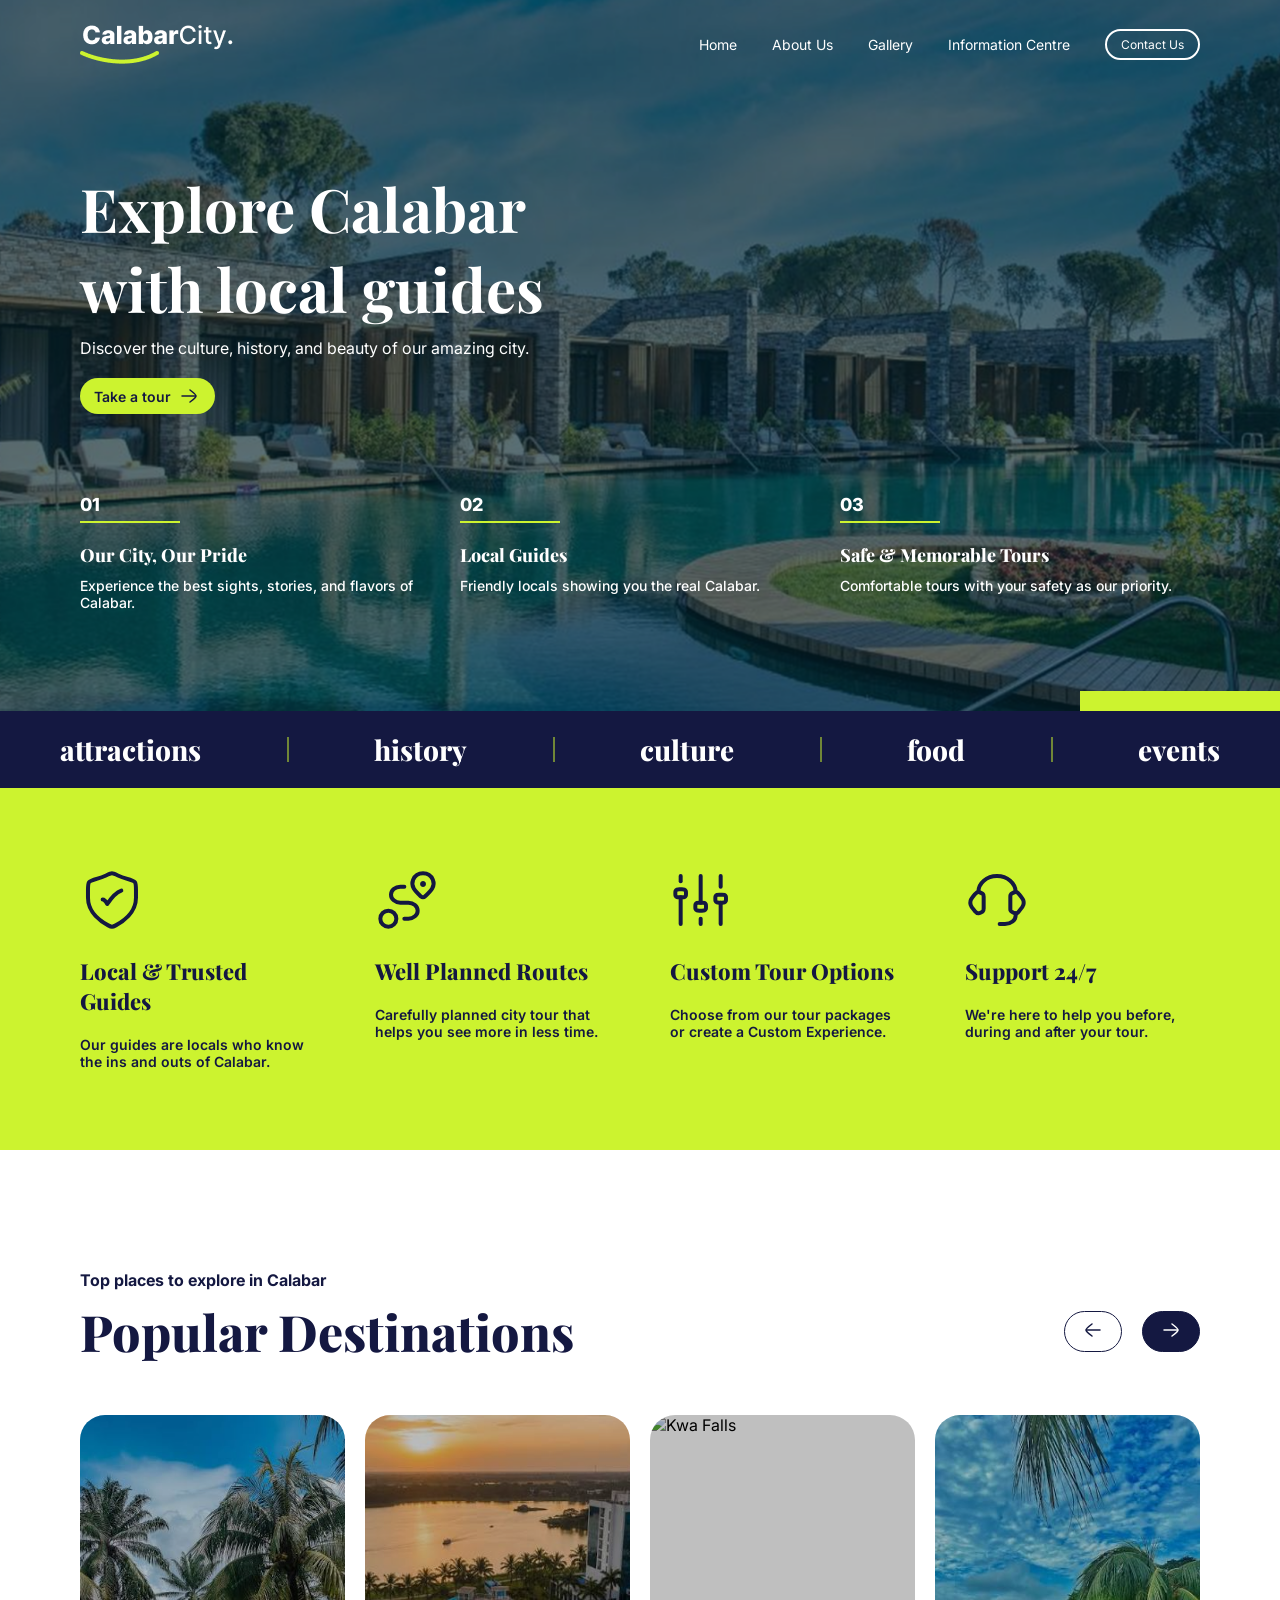
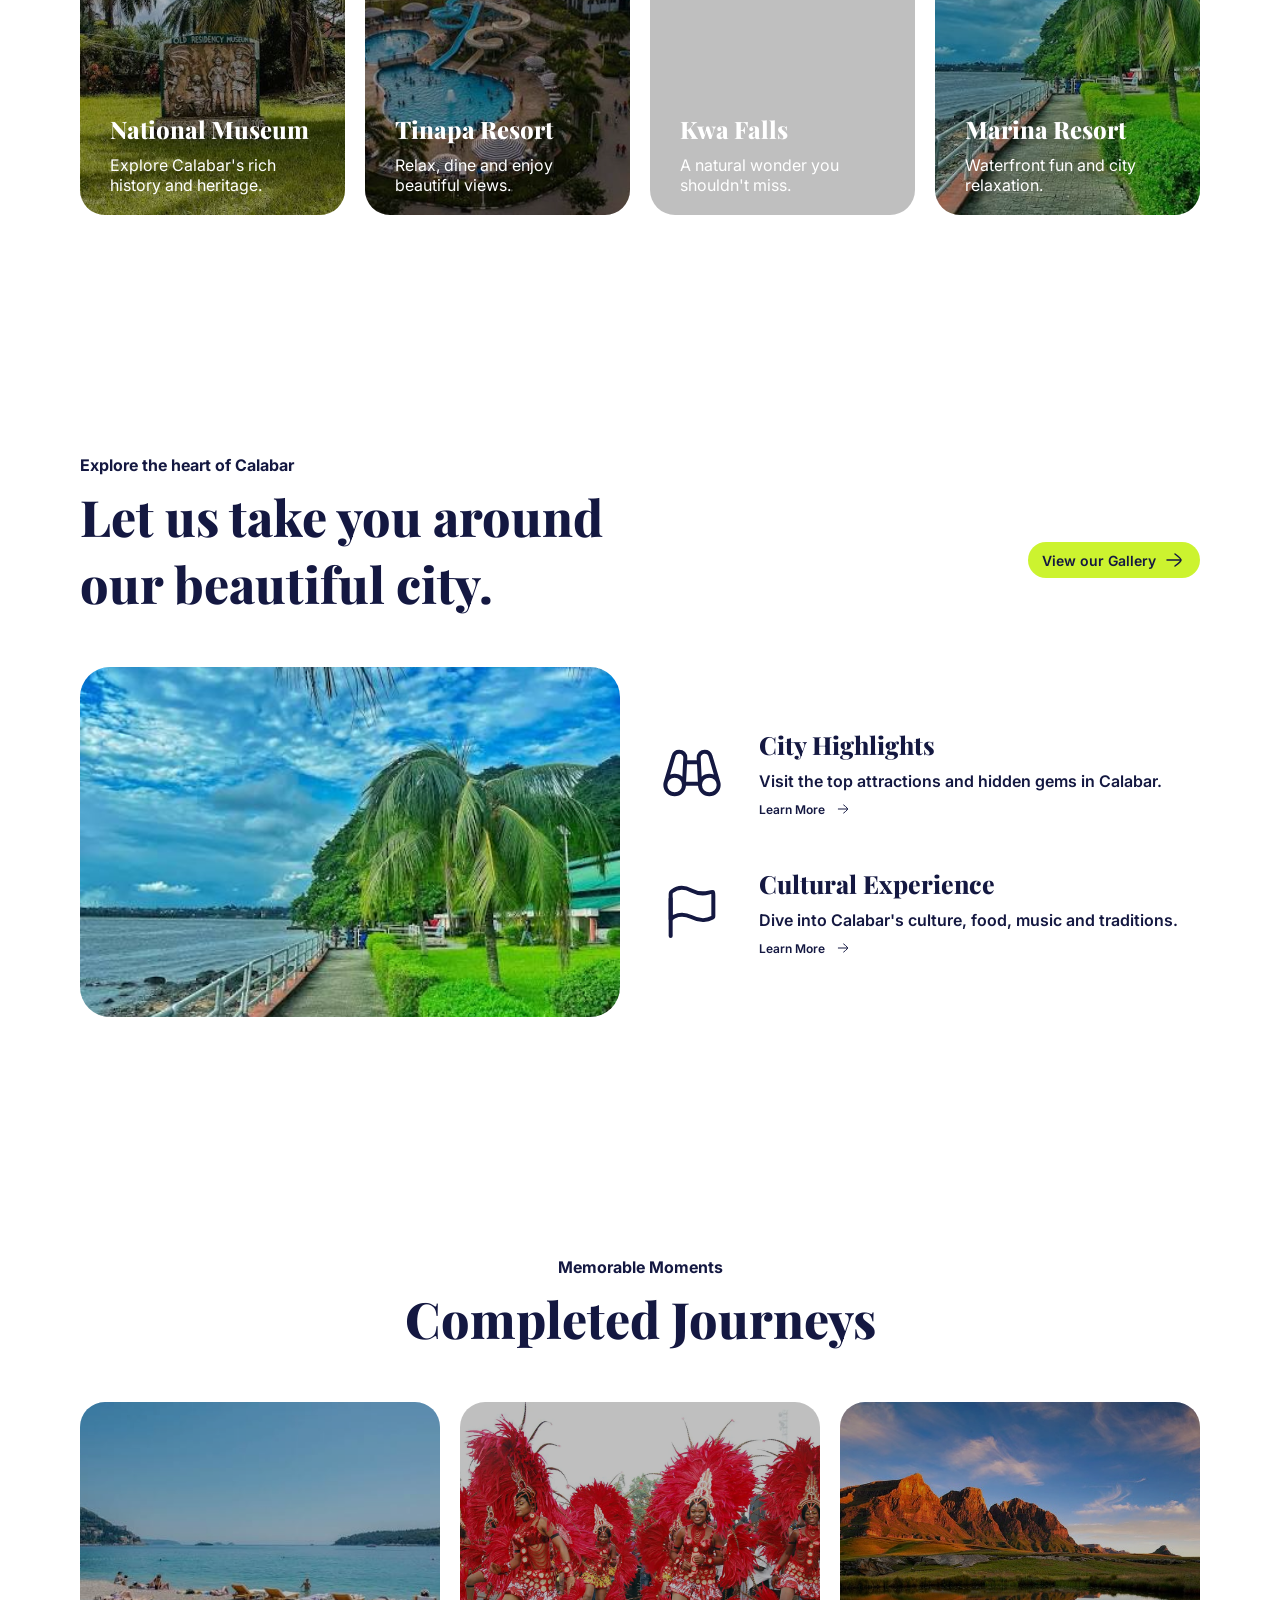
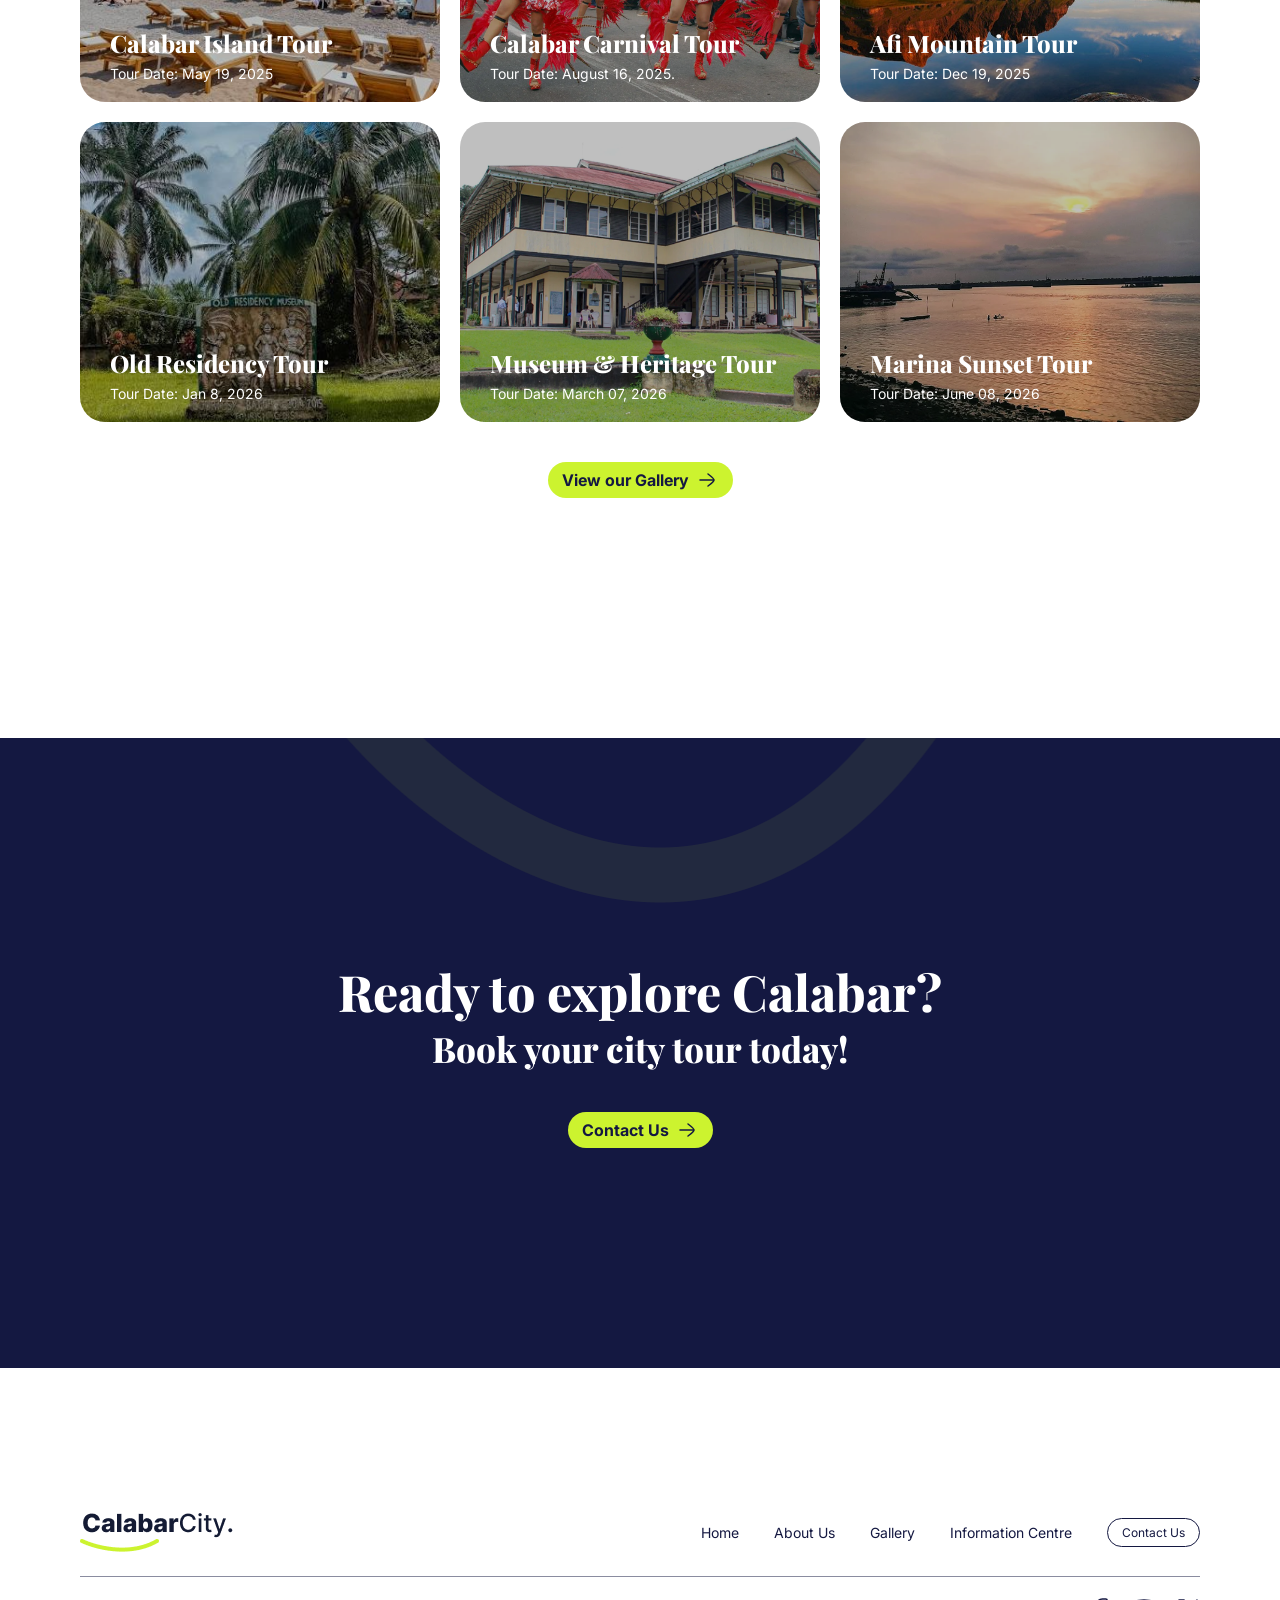
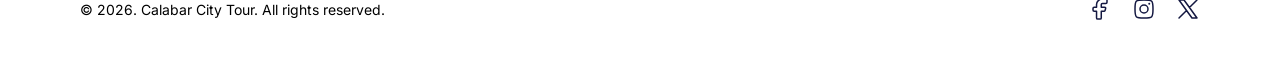
==== commit 9466dc32: "add alt text" ====
--- a/index.html
+++ b/index.html
@@ -274,7 +274,7 @@
         <div class="cell">
             <div class="overlay">
             </div>
-            <img src="./assets/calabar-island.jpg" alt="National Museum" class="">
+            <img src="./assets/calabar-island.jpg" alt="Calabar Island Tour" class="">
 
             <div class="content">
                 <h4>Calabar Island Tour</h4>
@@ -283,7 +283,7 @@
         </div>
         <div class="cell">
             <div class="overlay"></div>
-            <img src="./assets/calabar-carnival.webp" alt="" class="">
+            <img src="./assets/calabar-carnival.webp" alt="Calabar Carnival Tour" class="">
 
             <div class="content">
                 <h4>Calabar Carnival Tour</h4>
@@ -292,7 +292,7 @@
         </div>
         <div class="cell">
             <div class="overlay"></div>
-            <img src="./assets/afi-mountain.jpg" alt="" class="">
+            <img src="./assets/afi-mountain.jpg" alt="Afi Mountain Tour" class="">
 
             <div class="content">
                 <h4>Afi Mountain Tour</h4>
@@ -301,7 +301,7 @@
         </div>
         <div class="cell">
             <div class="overlay"></div>
-            <img src="./assets/national-museum.jpg" alt="" class="">
+            <img src="./assets/national-museum.jpg" alt="Old Residency Tour" class="">
 
             <div class="content">
                 <h4>Old Residency Tour</h4>
@@ -310,7 +310,7 @@
         </div>
         <div class="cell">
             <div class="overlay"></div>
-            <img src="./assets/calabar-museum.webp" alt="" class="">
+            <img src="./assets/calabar-museum.webp" alt="Museum & Heritage Tour" class="">
 
             <div class="content">
                 <h4>Museum & Heritage Tour</h4>
@@ -319,7 +319,7 @@
         </div>
         <div class="cell">
             <div class="overlay"></div>
-            <img src="./assets/marina-sunset.webp" alt="" class="">
+            <img src="./assets/marina-sunset.webp" alt="Marina Sunset Tour" class="">
 
             <div class="content">
                 <h4>Marina Sunset Tour</h4>
--- a/style.css
+++ b/style.css
@@ -330,14 +330,9 @@
     object-fit: cover;
     object-position: center;
     z-index: 1;
-    filter: grayscale(1);
     transition: all 200ms ease-in-out;
 }
-.home > .popular-destinations > .image-grid > .cell:first-child img{
-    filter: grayscale(0);
-}
 .home > .popular-destinations > .image-grid > .cell:hover img{
-    filter: grayscale(0);
     transform: scale(1.2);
 }
 .home > .popular-destinations > .image-grid > .cell > .content {
@@ -783,6 +778,8 @@
     overflow: hidden;
 }
 .about > .team> .team-grid > .member-card > .avatar > img {
+    width: 100%;
+    height: 100%;
     object-fit: cover;
     object-position: center;
 }
